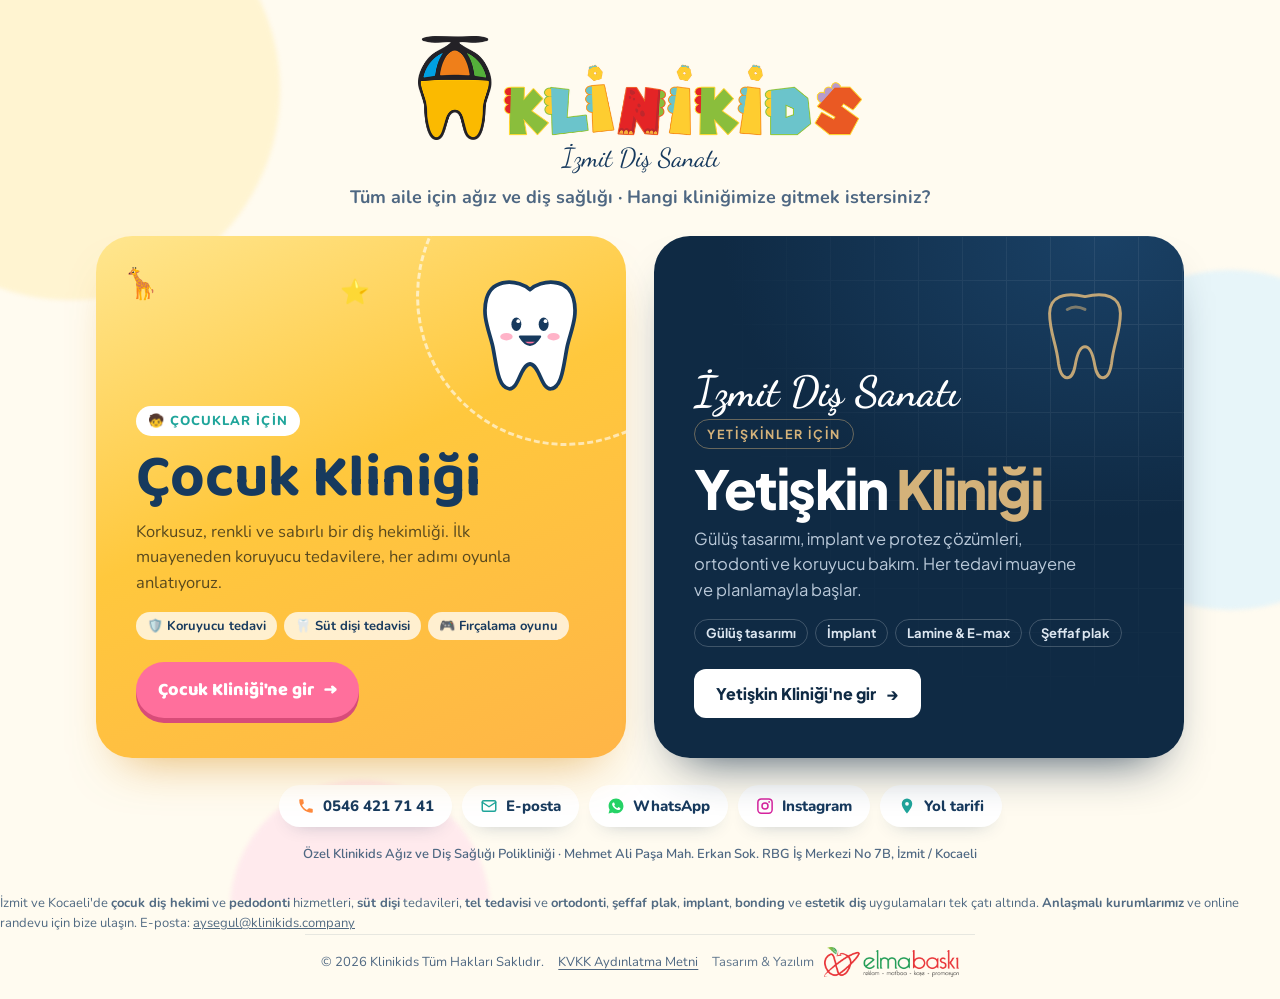
==== public_html/index.html @ 740b85f4 "Site yeni yapıya taşındı: public_html + veritabani - Arya Koç Kuş özgeçmişi güncellendi, Duygu Nur C" ====
<!doctype html>
<html lang="tr">
<head>
<meta charset="utf-8">
<meta name="viewport" content="width=device-width,initial-scale=1,viewport-fit=cover">
<title>Klinikids İzmit | Çocuk Diş Hekimi, Ortodonti, İmplant, Estetik Diş</title>
<meta name="description" content="İzmit'te çocuk ve yetişkin diş kliniği: çocuk diş hekimi (pedodonti), süt dişi tedavisi, tel tedavisi ve ortodonti, şeffaf plak, implant, bonding ve estetik diş. Anlaşmalı kurumlar, online randevu.">
<!-- SEO -->
<meta name="keywords" content="çocuk diş hekimi izmit, çocuk diş kliniği izmit, pedodonti izmit, süt dişi tedavisi, tel tedavisi izmit, ortodonti izmit, şeffaf plak izmit, implant izmit, bonding izmit, estetik diş izmit, gülüş tasarımı izmit, anlaşmalı kurumlar diş kliniği, diş kliniği kocaeli, klinikids">
<link rel="canonical" href="https://www.klinikids.com.tr/">
<meta name="robots" content="index, follow, max-image-preview:large">
<meta name="author" content="Özel Klinikids Ağız ve Diş Sağlığı Polikliniği">
<meta name="geo.region" content="TR-41">
<meta name="geo.placename" content="İzmit, Kocaeli">
<meta name="geo.country" content="TR">
<link rel="icon" href="favicon.ico" sizes="any">
<link rel="icon" type="image/png" href="favicon.png">
<link rel="apple-touch-icon" href="apple-touch-icon.png">
<link rel="manifest" href="site.webmanifest">
<meta property="og:type" content="website">
<meta property="og:site_name" content="Klinikids">
<meta property="og:locale" content="tr_TR">
<meta property="og:title" content="Klinikids İzmit | Çocuk Diş Hekimi, Ortodonti, İmplant, Estetik Diş">
<meta property="og:description" content="İzmit'te çocuk ve yetişkin diş kliniği: çocuk diş hekimi (pedodonti), süt dişi tedavisi, tel tedavisi ve ortodonti, şeffaf plak, implant, bonding ve estetik diş. Anlaşmalı kurumlar, online randevu.">
<meta property="og:url" content="https://www.klinikids.com.tr/">
<meta property="og:image" content="https://www.klinikids.com.tr/foto/og-cover.jpg">
<meta property="og:image:width" content="1200">
<meta property="og:image:height" content="630">
<meta property="og:image:alt" content="Klinikids — Çocuk ve Yetişkin Ağız ve Diş Sağlığı, İzmit">
<meta name="twitter:card" content="summary_large_image">
<meta name="twitter:title" content="Klinikids İzmit | Çocuk Diş Hekimi, Ortodonti, İmplant, Estetik Diş">
<meta name="twitter:description" content="İzmit'te çocuk ve yetişkin diş kliniği: çocuk diş hekimi (pedodonti), süt dişi tedavisi, tel tedavisi ve ortodonti, şeffaf plak, implant, bonding ve estetik diş. Anlaşmalı kurumlar, online randevu.">
<meta name="twitter:image" content="https://www.klinikids.com.tr/foto/og-cover.jpg">
<script type="application/ld+json">
{
 "@context": "https://schema.org",
 "@graph": [
  {
   "@type": "Dentist",
   "@id": "https://www.klinikids.com.tr/#klinik",
   "name": "Özel Klinikids Ağız ve Diş Sağlığı Polikliniği",
   "alternateName": [
    "Klinikids",
    "İzmit Diş Sanatı"
   ],
   "url": "https://www.klinikids.com.tr/",
   "logo": "https://www.klinikids.com.tr/foto/klinikids-logo.png",
   "image": "https://www.klinikids.com.tr/foto/og-cover.jpg",
   "telephone": "+90 546 421 71 41",
   "address": {
    "@type": "PostalAddress",
    "streetAddress": "Mehmet Ali Paşa Mahallesi, Erkan Sokak, RBG İş Merkezi No 7B",
    "addressLocality": "İzmit",
    "addressRegion": "Kocaeli",
    "addressCountry": "TR"
   },
   "openingHoursSpecification": [
    {
     "@type": "OpeningHoursSpecification",
     "dayOfWeek": [
      "Monday",
      "Tuesday",
      "Wednesday",
      "Thursday",
      "Friday"
     ],
     "opens": "09:00",
     "closes": "18:00"
    }
   ],
   "areaServed": "Kocaeli",
   "priceRange": "₺₺",
   "sameAs": [
    "https://www.instagram.com/ozelklinikids_agizvedissagligi/"
   ],
   "department": [
    {
     "@id": "https://www.klinikids.com.tr/cocuk#klinik"
    },
    {
     "@id": "https://www.klinikids.com.tr/yetiskin#klinik"
    }
   ],
   "email": "aysegul@klinikids.company",
   "description": "İzmit'te çocuk ve yetişkin diş kliniği: çocuk diş hekimi (pedodonti), süt dişi tedavisi, tel tedavisi ve ortodonti, şeffaf plak, implant, bonding ve estetik diş. Anlaşmalı kurumlar, online randevu.",
   "knowsAbout": [
    "Çocuk diş hekimliği",
    "Süt dişi tedavisi",
    "Tel tedavisi",
    "Şeffaf plak",
    "İmplant",
    "Bonding",
    "Estetik diş hekimliği",
    "Gülüş tasarımı",
    "Pedodonti",
    "Ortodonti"
   ],
   "availableService": [
    {
     "@type": "MedicalProcedure",
     "name": "Çocuk diş hekimliği (pedodonti)"
    },
    {
     "@type": "MedicalProcedure",
     "name": "Süt dişi tedavisi"
    },
    {
     "@type": "MedicalProcedure",
     "name": "Tel tedavisi (ortodonti)"
    },
    {
     "@type": "MedicalProcedure",
     "name": "Şeffaf plak"
    },
    {
     "@type": "MedicalProcedure",
     "name": "İmplant"
    },
    {
     "@type": "MedicalProcedure",
     "name": "Bonding"
    },
    {
     "@type": "MedicalProcedure",
     "name": "Estetik diş hekimliği"
    },
    {
     "@type": "MedicalProcedure",
     "name": "Gülüş tasarımı"
    }
   ],
   "contactPoint": {
    "@type": "ContactPoint",
    "contactType": "Randevu",
    "telephone": "+90 546 421 71 41",
    "email": "aysegul@klinikids.company",
    "availableLanguage": "Turkish"
   }
  },
  {
   "@type": "WebSite",
   "@id": "https://www.klinikids.com.tr/#site",
   "url": "https://www.klinikids.com.tr/",
   "name": "Klinikids",
   "inLanguage": "tr-TR",
   "publisher": {
    "@id": "https://www.klinikids.com.tr/#klinik"
   }
  }
 ]
}
</script>
<!-- /SEO -->
<meta name="theme-color" content="#FFFBF0">
<link rel="preconnect" href="https://fonts.googleapis.com">
<link rel="preconnect" href="https://fonts.gstatic.com" crossorigin>
<link href="https://fonts.googleapis.com/css2?family=Baloo+2:wght@700;800&family=Nunito:wght@600;700;800&family=Plus+Jakarta+Sans:wght@500;600;700;800&family=Dancing+Script:wght@700&display=swap" rel="stylesheet">
<style>
:root{
  --cream:#FFFBF0; --yellow:#FFC83D; --yellow-soft:#FFF1C4; --pink:#FF6F9C; --pink-soft:#FFE3EC;
  --teal:#1FA59B; --blue:#45B4EA; --blue-soft:#DDF2FC; --green:#7CC94F; --orange:#FF8A3D; --purple:#9C7CF0; --red:#EF4E45;
  --ink:#173A5E; --ink2:#4E6782; --navy:#0F2A44; --navy2:#1A4166; --gold:#D4B27A;
}
*{box-sizing:border-box;margin:0;padding:0}
body{font-family:'Nunito',system-ui,sans-serif;color:var(--ink);background:var(--cream);min-height:100vh;min-height:100dvh;display:flex;flex-direction:column;overflow-x:hidden}
a{color:inherit;text-decoration:none}
img,svg{display:block}

/* Arka plan süsleri */
.bg{position:fixed;inset:0;pointer-events:none;z-index:0;overflow:hidden}
.bg i{position:absolute;border-radius:50%;filter:blur(2px);opacity:.7}
.bg i:nth-child(1){width:420px;height:420px;background:var(--yellow-soft);left:-140px;top:-120px}
.bg i:nth-child(2){width:340px;height:340px;background:var(--blue-soft);right:-120px;top:30%}
.bg i:nth-child(3){width:260px;height:260px;background:var(--pink-soft);left:18%;bottom:-140px}

.page{position:relative;z-index:1;flex:1;display:flex;flex-direction:column;align-items:center;justify-content:center;gap:clamp(16px,3vh,34px);padding:clamp(20px,4vh,48px) 16px 18px;width:min(1120px,100%);margin:0 auto}

/* Marka */
.brand{text-align:center;display:flex;flex-direction:column;align-items:center;gap:6px}
.brand .logo{display:flex;align-items:center;gap:12px}
.brand .logo svg{width:clamp(46px,6vw,64px);height:auto;aspect-ratio:100/110}
.logo-box{position:relative;display:block;line-height:0}
.logo-img{display:block;width:auto}
.logo-rotor{position:absolute;left:0;top:0;width:16.52%;height:auto;transform-origin:50% 50%;animation:rotor .32s ease-in-out infinite alternate}
@keyframes rotor{from{transform:scaleX(1)}to{transform:scaleX(-1)}}
@media (prefers-reduced-motion:reduce){.logo-rotor{animation:none}}
.brand .logo-img{height:clamp(64px,9vw,104px);max-width:88vw;object-fit:contain}
.brand .w{font-family:'Baloo 2';font-weight:800;font-size:clamp(40px,6.4vw,72px);line-height:1;display:inline-flex;letter-spacing:-1px}
.brand .w b{color:var(--c);display:inline-block;transform:rotate(var(--r));text-shadow:0 3px 0 rgba(0,0,0,.07)}
.brand .script{font-family:'Dancing Script';font-size:clamp(20px,2.4vw,26px);margin-top:-4px}
.brand p{color:var(--ink2);font-weight:700;font-size:clamp(15px,1.8vw,18px);margin-top:6px}
.prop{transform-origin:50px 10px;transform-box:view-box;animation:prop .35s linear infinite}
@keyframes prop{0%,100%{transform:scaleX(1)}50%{transform:scaleX(-1)}}

/* İki kapı */
.doors{display:grid;grid-template-columns:1fr 1fr;gap:clamp(16px,2.4vw,28px);width:100%}
.door{position:relative;border-radius:36px;padding:clamp(26px,3.4vw,40px);min-height:clamp(290px,44vh,400px);display:flex;flex-direction:column;justify-content:flex-end;overflow:hidden;isolation:isolate;padding-top:clamp(110px,15vh,150px);transition:transform .35s cubic-bezier(.2,.8,.2,1),box-shadow .35s}
.door:hover{transform:translateY(-6px)}
.door:focus-visible{outline:4px solid var(--blue);outline-offset:4px}
.door h2{line-height:1.02;margin:12px 0 10px}
.door p{font-size:16.5px;line-height:1.55;max-width:400px}
.door .chips{display:flex;flex-wrap:wrap;gap:7px;margin:16px 0 22px}
.door .chips span{font-size:13px;font-weight:700;padding:5px 11px;border-radius:99px}
.door .row{display:flex;flex-wrap:wrap;align-items:center;gap:10px 16px}
.door .enter{display:inline-flex;align-items:center;gap:10px;padding:14px 22px;font-weight:800;font-size:16px;transition:gap .2s}
.door:hover .enter{gap:16px}
.door .sub{font-weight:700;font-size:15px;text-decoration:underline;text-underline-offset:4px}

/* Çocuk kapısı */
.kids{background:linear-gradient(155deg,#FFE68F 0%,var(--yellow) 45%,#FFB547 100%);box-shadow:0 26px 50px -28px rgba(214,140,20,.7)}
.kids:hover{box-shadow:0 34px 60px -26px rgba(214,140,20,.8)}
.kids .tag{display:inline-flex;align-self:flex-start;background:#fff;color:var(--teal);font-weight:800;font-size:13px;letter-spacing:.08em;text-transform:uppercase;padding:6px 12px;border-radius:99px}
.kids h2{font-family:'Baloo 2';font-size:clamp(40px,4.8vw,60px);color:var(--ink)}
.kids p{color:#5A4A1E}
.kids .chips span{background:rgba(255,255,255,.75);color:var(--ink)}
.kids .enter{background:var(--pink);color:#fff;border-radius:99px;font-family:'Baloo 2';font-size:18px;box-shadow:0 5px 0 #D84C79}
.kids .mascot{position:absolute;right:clamp(6px,3vw,34px);top:clamp(14px,3vw,30px);width:clamp(96px,10vw,124px);z-index:-1;animation:float 4s ease-in-out infinite}
.kids .em{position:absolute;font-size:30px;z-index:-1;animation:float 5s ease-in-out infinite}
.kids .ring{position:absolute;width:300px;height:300px;border-radius:50%;border:3px dashed rgba(255,255,255,.6);right:-90px;top:-90px;z-index:-1}
@keyframes float{0%,100%{transform:translateY(0) rotate(-3deg)}50%{transform:translateY(-12px) rotate(3deg)}}
.eye{transform-box:fill-box;transform-origin:center;animation:blink 4.5s infinite}
@keyframes blink{0%,94%,100%{transform:scaleY(1)}96%{transform:scaleY(.1)}}

/* Yetişkin kapısı */
.adults{font-family:'Plus Jakarta Sans',sans-serif;background:radial-gradient(120% 90% at 85% 0%,var(--navy2) 0%,var(--navy) 60%);color:#fff;box-shadow:0 26px 50px -28px rgba(15,42,68,.9)}
.adults:hover{box-shadow:0 34px 60px -26px rgba(15,42,68,.95)}
.adults .door-name{align-self:flex-start;font-family:'Dancing Script',cursive;font-weight:700;font-size:clamp(30px,3.4vw,42px);line-height:1;color:#fff;margin-bottom:6px}
.adults .tag{display:inline-flex;align-self:flex-start;color:var(--gold);font-weight:700;font-size:12.5px;letter-spacing:.16em;text-transform:uppercase;border:1px solid rgba(212,178,122,.45);padding:6px 12px;border-radius:99px}
.adults h2{font-size:clamp(36px,4.2vw,54px);font-weight:800;letter-spacing:-1.5px}
.adults h2 em{font-style:normal;color:var(--gold)}
.adults p{color:#B9C8D8}
.adults .chips span{border:1px solid rgba(255,255,255,.2);color:#DCE6F0}
.adults .enter{background:#fff;color:var(--navy);border-radius:12px}
.adults .sub{color:#DCE6F0}
.adults .mark{position:absolute;right:clamp(16px,3.4vw,40px);top:clamp(18px,3.4vw,38px);width:clamp(84px,10vw,118px);z-index:-1;opacity:.9}
.adults .lines{position:absolute;inset:0;z-index:-2;opacity:.08;background-image:linear-gradient(#fff 1px,transparent 1px),linear-gradient(90deg,#fff 1px,transparent 1px);background-size:44px 44px;-webkit-mask-image:radial-gradient(circle at 85% 15%,#000,transparent 65%);mask-image:radial-gradient(circle at 85% 15%,#000,transparent 65%)}

/* İletişim */
.contact{display:flex;flex-wrap:wrap;justify-content:center;gap:10px}
.contact a{display:inline-flex;align-items:center;gap:8px;background:#fff;border-radius:99px;padding:11px 18px;font-weight:800;font-size:15px;box-shadow:0 8px 20px -14px rgba(23,58,94,.45);transition:transform .2s}
.contact a:hover{transform:translateY(-2px)}
.contact svg{width:18px;height:18px}
.contact .wa svg{color:#25D366}.contact .ig svg{color:#D6249F}.contact .tel svg{color:var(--orange)}.contact .map svg{color:var(--teal)}
.foot{text-align:center;font-size:13px;color:var(--ink2);font-weight:600;padding:0 16px 12px;position:relative;z-index:1}
.copy{display:flex;flex-wrap:wrap;justify-content:center;align-items:center;gap:6px 14px;text-align:center;font-size:13px;color:var(--ink2);padding:12px 16px 22px;margin:0 auto;max-width:900px;border-top:1px solid rgba(23,58,94,.1);position:relative;z-index:1}
.madeby{display:inline-flex;align-items:center;gap:10px;color:inherit;text-decoration:none;opacity:.9;transition:opacity .2s}
.madeby:hover{opacity:1}
.madeby img{height:30px;width:auto;display:block}

/* Tablet ve telefon */
@media (max-width:820px){
  .doors{grid-template-columns:1fr}
  .door{min-height:300px}
  .kids .mascot{width:110px}
}
@media (max-width:480px){
  .door{border-radius:28px;padding:24px 20px;min-height:auto;padding-top:120px}
  .kids .mascot{width:92px;top:16px;right:14px}
  .adults .mark{width:74px;top:20px;right:18px}
  .door p{font-size:15.5px}
  .contact a{padding:10px 14px;font-size:14px}
}
@media (prefers-reduced-motion:reduce){*{animation:none!important;transition:none!important}}

/* Dikey ekranlarda (telefon, masaüstü modu dahil) içerik üstten başlasın */
@media (orientation:portrait){.page{justify-content:flex-start}}
</style>
</head>
<body>

<svg width="0" height="0" style="position:absolute" aria-hidden="true">
  <defs>
    <symbol id="logo-tooth" viewBox="0 0 100 110">
      <path d="M20 46c0-14 12-18 30-14 18-4 30 0 30 14 0 17-6 25-8 43-2 16-12 16-14 2-2-10-4-16-8-16s-6 6-8 16c-2 14-12 14-14-2-2-18-8-26-8-43Z" fill="#FFC83D" stroke="#173A5E" stroke-width="3.5" stroke-linejoin="round"/>
      <clipPath id="dome"><path d="M21 44a29 27 0 0 1 58 0Z"/></clipPath>
      <g clip-path="url(#dome)"><rect x="20" y="10" width="16" height="40" fill="#EF4E45"/><rect x="36" y="10" width="14" height="40" fill="#45B4EA"/><rect x="50" y="10" width="14" height="40" fill="#7CC94F"/><rect x="64" y="10" width="16" height="40" fill="#FF8A3D"/></g>
      <path d="M21 44a29 27 0 0 1 58 0Z" fill="none" stroke="#173A5E" stroke-width="3.5" stroke-linejoin="round"/>
      <line x1="50" y1="17" x2="50" y2="10" stroke="#173A5E" stroke-width="3.5"/>
      <g class="prop"><ellipse cx="39" cy="10" rx="11" ry="3.6" fill="#45B4EA" stroke="#173A5E" stroke-width="2"/><ellipse cx="61" cy="10" rx="11" ry="3.6" fill="#FF6F9C" stroke="#173A5E" stroke-width="2"/></g>
      <circle cx="50" cy="10" r="3" fill="#173A5E"/>
    </symbol>
    <symbol id="i-wa" viewBox="0 0 24 24"><path fill="currentColor" d="M12.04 2C6.58 2 2.13 6.45 2.13 11.91c0 1.75.46 3.45 1.32 4.95L2.05 22l5.25-1.38a9.9 9.9 0 0 0 4.74 1.21h.01c5.46 0 9.91-4.45 9.91-9.91A9.85 9.85 0 0 0 12.04 2Zm5.8 14.06c-.24.68-1.41 1.3-1.95 1.35-.5.05-.97.23-3.27-.68-2.77-1.09-4.52-3.92-4.66-4.1-.13-.18-1.11-1.48-1.11-2.82s.7-2 .95-2.27c.25-.27.54-.34.72-.34h.52c.17 0 .39-.06.61.47.23.54.77 1.88.84 2.02.07.13.11.29.02.47-.09.18-.13.29-.27.45-.13.16-.28.35-.4.47-.13.13-.27.28-.12.55.16.27.7 1.15 1.5 1.86 1.03.92 1.9 1.2 2.17 1.34.27.13.43.11.59-.07.16-.18.68-.79.86-1.06.18-.27.36-.23.61-.14.25.09 1.58.75 1.85.88.27.14.45.2.52.32.07.11.07.66-.17 1.33Z"/></symbol>
    <symbol id="i-ig" viewBox="0 0 24 24"><path fill="none" stroke="currentColor" stroke-width="2" d="M7 2.5h10A4.5 4.5 0 0 1 21.5 7v10a4.5 4.5 0 0 1-4.5 4.5H7A4.5 4.5 0 0 1 2.5 17V7A4.5 4.5 0 0 1 7 2.5Z"/><circle cx="12" cy="12" r="4" fill="none" stroke="currentColor" stroke-width="2"/><circle cx="17.5" cy="6.5" r="1.2" fill="currentColor"/></symbol>
    <symbol id="i-phone" viewBox="0 0 24 24"><path fill="currentColor" d="M6.6 10.8a15.1 15.1 0 0 0 6.6 6.6l2.2-2.2c.3-.3.7-.4 1-.2 1.1.4 2.3.6 3.6.6.6 0 1 .4 1 1V20c0 .6-.4 1-1 1A17 17 0 0 1 3 4c0-.6.4-1 1-1h3.5c.6 0 1 .4 1 1 0 1.3.2 2.5.6 3.6.1.3 0 .7-.2 1l-2.3 2.2Z"/></symbol>
    <symbol id="i-pin" viewBox="0 0 24 24"><path fill="currentColor" d="M12 2a7 7 0 0 0-7 7c0 5.2 7 13 7 13s7-7.8 7-13a7 7 0 0 0-7-7Zm0 9.5A2.5 2.5 0 1 1 12 6.5a2.5 2.5 0 0 1 0 5Z"/></symbol>
  </defs>
</svg>

<div class="bg" aria-hidden="true"><i></i><i></i><i></i></div>

<main class="page">
  <header class="brand">
    <div class="logo"><span class="logo-box"><img class="logo-img" src="foto/klinikids-logo.png" alt="Klinikids" width="852" height="200"><img class="logo-rotor" src="foto/klinikids-pervane.png" alt="" aria-hidden="true"></span></div>
    <div class="script">İzmit Diş Sanatı</div>
    <p>Tüm aile için ağız ve diş sağlığı · Hangi kliniğimize gitmek istersiniz?</p>
  </header>

  <div class="doors">
    <!-- ÇOCUK -->
    <a class="door kids" href="cocuk.html" aria-label="Çocuk Kliniği'ne gir">
      <span class="ring" aria-hidden="true"></span>
      <svg class="mascot" viewBox="0 0 200 220" aria-hidden="true">
        <path d="M100 38C82 22 40 18 30 52c-8 28 4 52 10 78 6 30 8 66 26 68 16 2 18-38 34-40 16 2 18 42 34 40 18-2 20-38 26-68 6-26 18-50 10-78-10-34-52-30-70-14Z" fill="#fff" stroke="#173A5E" stroke-width="6" stroke-linejoin="round"/>
        <ellipse class="eye" cx="78" cy="94" rx="8" ry="11" fill="#173A5E"/><ellipse class="eye" cx="122" cy="94" rx="8" ry="11" fill="#173A5E"/>
        <circle cx="81" cy="89" r="3" fill="#fff"/><circle cx="125" cy="89" r="3" fill="#fff"/>
        <ellipse cx="62" cy="114" rx="10" ry="6" fill="#FFB3C8"/><ellipse cx="138" cy="114" rx="10" ry="6" fill="#FFB3C8"/>
        <path d="M84 114q16 26 32 0Z" fill="#173A5E" stroke="#173A5E" stroke-width="4" stroke-linejoin="round"/><path d="M92 122q8 6 16 0" fill="#FF6F9C"/>
      </svg>
      <span class="em" style="left:26px;top:28px" aria-hidden="true">🦒</span>
      <span class="em" style="left:46%;top:40px;animation-delay:-2s;font-size:24px" aria-hidden="true">⭐</span>
      <span class="tag">🧒 Çocuklar için</span>
      <h2>Çocuk Kliniği</h2>
      <p>Korkusuz, renkli ve sabırlı bir diş hekimliği. İlk muayeneden koruyucu tedavilere, her adımı oyunla anlatıyoruz.</p>
      <div class="chips"><span>🛡️ Koruyucu tedavi</span><span>🦷 Süt dişi tedavisi</span><span>🎮 Fırçalama oyunu</span></div>
      <div class="row"><span class="enter">Çocuk Kliniği'ne gir <span aria-hidden="true">→</span></span></div>
    </a>

    <!-- YETİŞKİN -->
    <a class="door adults" href="yetiskin.html" aria-label="Yetişkin Kliniği'ne gir">
      <span class="lines" aria-hidden="true"></span>
      <svg class="mark" viewBox="0 0 120 130" fill="none" stroke="#D4B27A" stroke-width="3" stroke-linejoin="round" stroke-linecap="round" aria-hidden="true"><path d="M24 40c0-17 15-22 36-17 21-5 36 0 36 17 0 20-7 30-9 51-3 19-14 19-17 2-2-12-5-19-10-19s-8 7-10 19c-3 17-14 17-17-2-2-21-9-31-9-51Z"/><path d="M42 36c5-3 12-3 18 0" opacity=".6"/></svg>
      <span class="door-name">İzmit Diş Sanatı</span>
      <span class="tag">Yetişkinler için</span>
      <h2>Yetişkin <em>Kliniği</em></h2>
      <p>Gülüş tasarımı, implant ve protez çözümleri, ortodonti ve koruyucu bakım. Her tedavi muayene ve planlamayla başlar.</p>
      <div class="chips"><span>Gülüş tasarımı</span><span>İmplant</span><span>Lamine & E-max</span><span>Şeffaf plak</span></div>
      <div class="row"><span class="enter">Yetişkin Kliniği'ne gir <span aria-hidden="true">→</span></span></div>
    </a>
  </div>

  <nav class="contact" aria-label="İletişim">
    <a class="tel" href="tel:+905464217141"><svg><use href="#i-phone"/></svg>0546 421 71 41</a>
    <a class="mail" href="mailto:aysegul@klinikids.company"><svg viewBox="0 0 24 24" fill="none" stroke="currentColor" stroke-width="2" stroke-linecap="round" stroke-linejoin="round" aria-hidden="true" style="color:var(--teal)"><rect x="3" y="5" width="18" height="14" rx="2"/><path d="m3 7 9 6 9-6"/></svg>E-posta</a>
    <a class="wa" data-wa target="_blank" rel="noopener"><svg><use href="#i-wa"/></svg>WhatsApp</a>
    <a class="ig" href="https://www.instagram.com/ozelklinikids_agizvedissagligi/" target="_blank" rel="noopener"><svg><use href="#i-ig"/></svg>Instagram</a>
    <a class="map" data-maps target="_blank" rel="noopener"><svg><use href="#i-pin"/></svg><span>Yol tarifi</span></a>
  </nav>
</main>
<div class="foot">Özel Klinikids Ağız ve Diş Sağlığı Polikliniği · Mehmet Ali Paşa Mah. Erkan Sok. RBG İş Merkezi No 7B, İzmit / Kocaeli</div>
<p class="seo-terms" style="margin:18px 0 0;font-size:13px;line-height:1.6;opacity:.75">İzmit ve Kocaeli'de <b>çocuk diş hekimi</b> ve <b>pedodonti</b> hizmetleri, <b>süt dişi</b> tedavileri, <b>tel tedavisi</b> ve <b>ortodonti</b>, <b>şeffaf plak</b>, <b>implant</b>, <b>bonding</b> ve <b>estetik diş</b> uygulamaları tek çatı altında. <b>Anlaşmalı kurumlarımız</b> ve online randevu için bize ulaşın. E-posta: <a href="mailto:aysegul@klinikids.company" style="text-decoration:underline">aysegul@klinikids.company</a></p>
<div class="copy"><span>© <span id="yr">2026</span> Klinikids Tüm Hakları Saklıdır.</span> <a href="kvkk.html" style="text-decoration:underline;text-underline-offset:3px">KVKK Aydınlatma Metni</a><a class="madeby" href="https://elmabaski.com" target="_blank" rel="noopener" aria-label="Tasarım ve yazılım: elmabaski.com">Tasarım &amp; Yazılım <img src="foto/elmabaski-logo.png" alt="elmabaski.com" width="430" height="96" loading="lazy"></a></div>
<script>document.getElementById('yr').textContent=new Date().getFullYear();</script>

<script>
const L=[['K','#EF4E45',-6],['L','#FF8A3D',4],['İ','#E8AE1C',-3],['N','#5FAF33',5],['İ','#45B4EA',-4],['K','#9C7CF0',3],['İ','#FF6F9C',-5],['D','#1FA59B',4],['S','#FF8A3D',-6]];
document.getElementById('logoWord')&&(document.getElementById('logoWord').innerHTML=L.map(l=>`<b style="--c:${l[1]};--r:${l[2]}deg">${l[0]}</b>`).join(''));
document.querySelectorAll('[data-wa]').forEach(a=>a.href='https://wa.me/905464217141?text='+encodeURIComponent('Merhaba Klinikids! Bilgi almak istiyorum.'));
document.querySelectorAll('[data-maps]').forEach(a=>a.href='https://www.google.com/maps/search/?api=1&query='+encodeURIComponent('Mehmet Ali Paşa Mahallesi Erkan Sokak RBG İş Merkezi No 7B İzmit Kocaeli'));
</script>
</body>
</html>
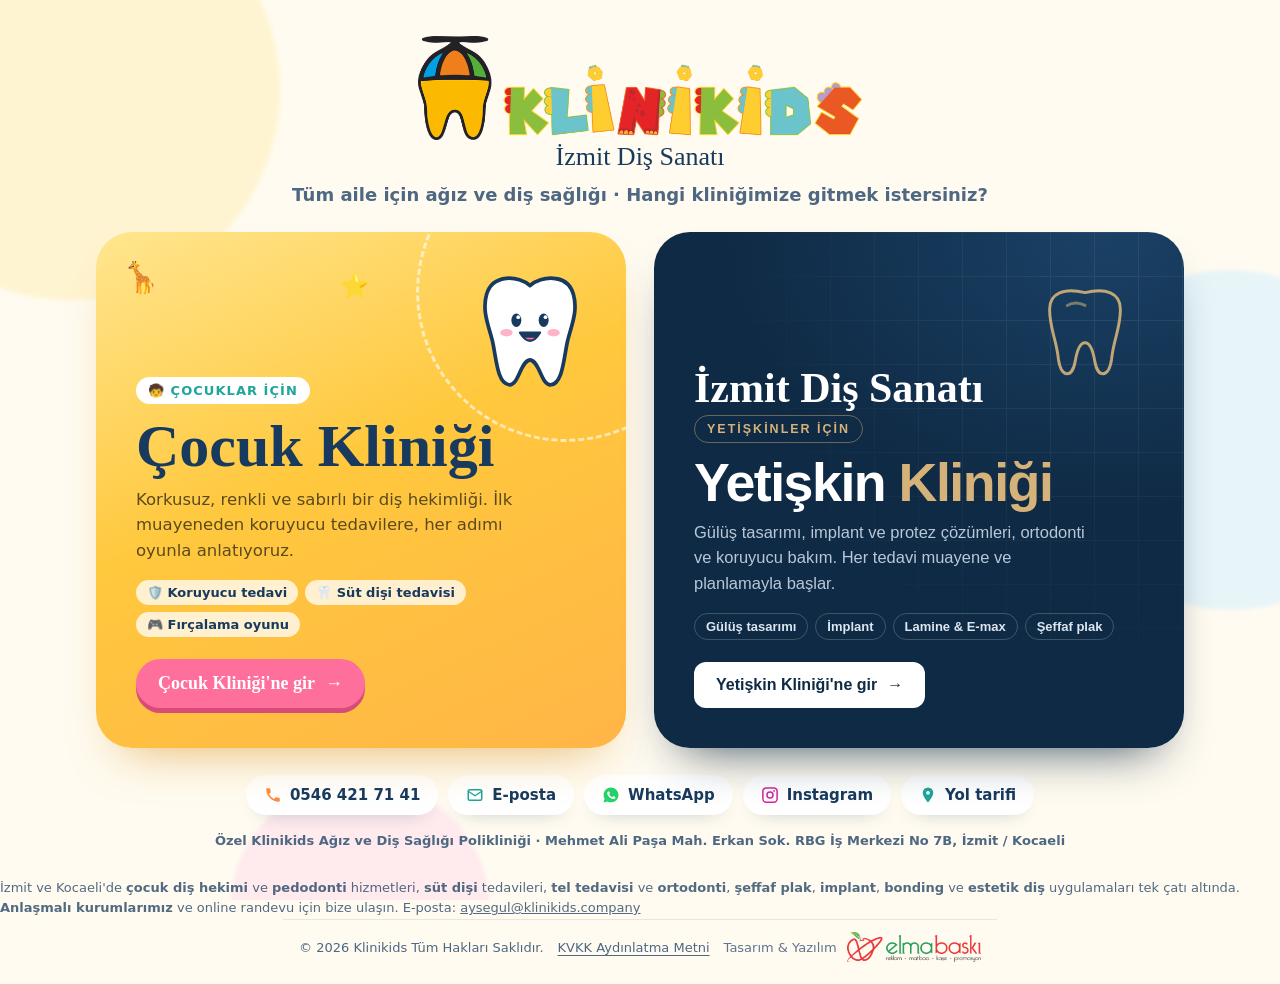
==== commit e79f3245: "Dış bağlantılar kaldırıldı: yazı tipleri sitenin içinde, dış fotoğrafları sunucuya taşıma işlemi - G" ====
--- a/public_html/index.html
+++ b/public_html/index.html
@@ -152,9 +152,7 @@
 </script>
 <!-- /SEO -->
 <meta name="theme-color" content="#FFFBF0">
-<link rel="preconnect" href="https://fonts.googleapis.com">
-<link rel="preconnect" href="https://fonts.gstatic.com" crossorigin>
-<link href="https://fonts.googleapis.com/css2?family=Baloo+2:wght@700;800&family=Nunito:wght@600;700;800&family=Plus+Jakarta+Sans:wght@500;600;700;800&family=Dancing+Script:wght@700&display=swap" rel="stylesheet">
+<link rel="stylesheet" href="/fonts/fonts.css?v=20261112c">
 <style>
 :root{
   --cream:#FFFBF0; --yellow:#FFC83D; --yellow-soft:#FFF1C4; --pink:#FF6F9C; --pink-soft:#FFE3EC;
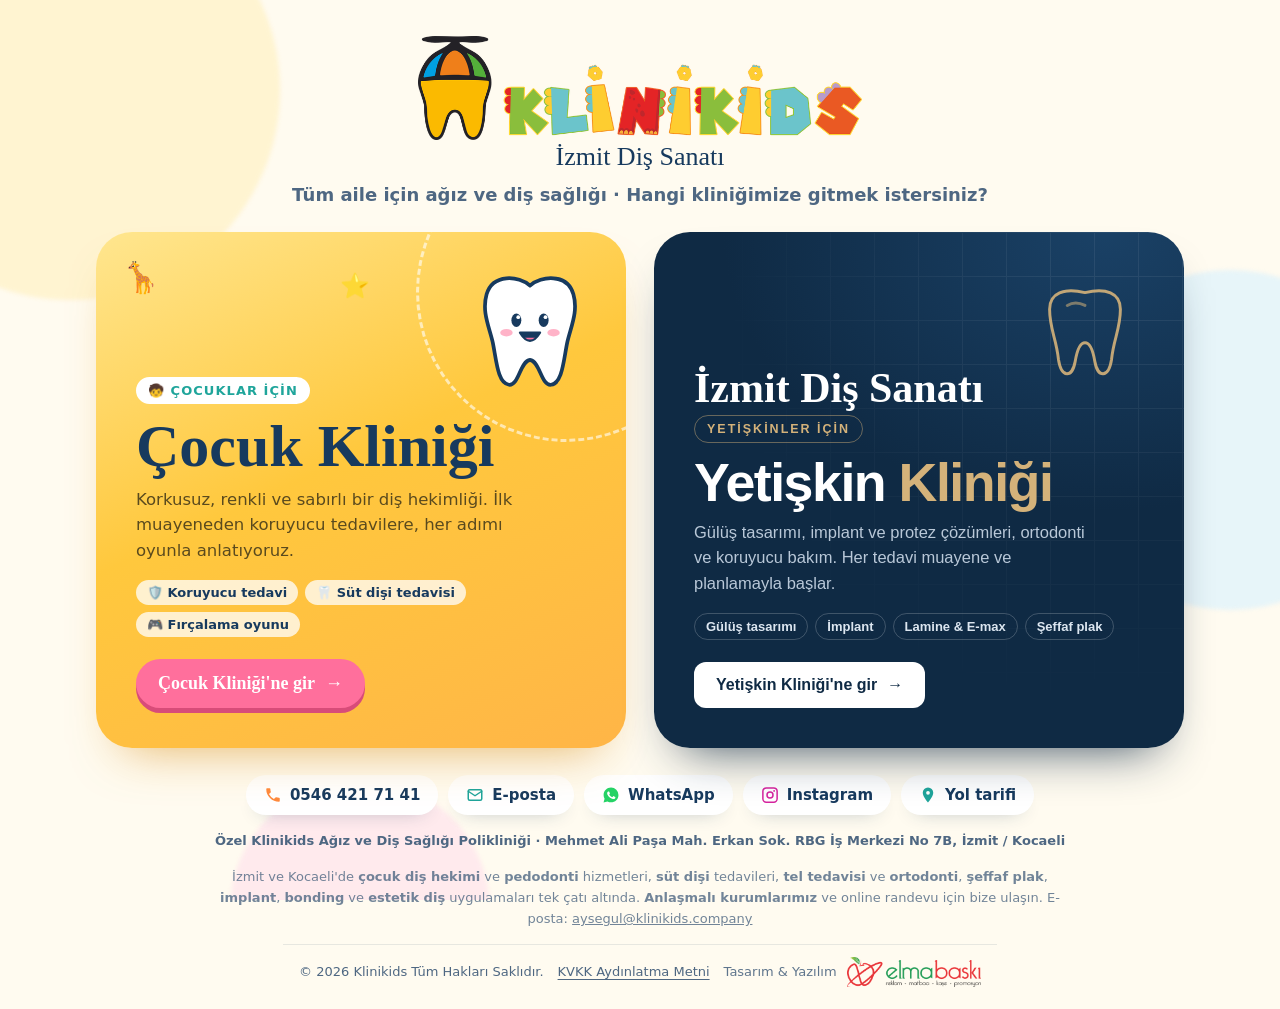
==== commit 1dfb092d: "Ana sayfa: alt açıklama yazısı ortalandı ve genişliği sınırlandı Co-Authored-By: Claude Opus 5.5 <no" ====
--- a/public_html/index.html
+++ b/public_html/index.html
@@ -4,7 +4,7 @@
 <meta charset="utf-8">
 <meta name="viewport" content="width=device-width,initial-scale=1,viewport-fit=cover">
 <title>Klinikids İzmit | Çocuk Diş Hekimi, Ortodonti, İmplant, Estetik Diş</title>
-<meta name="description" content="İzmit'te çocuk ve yetişkin diş kliniği: çocuk diş hekimi (pedodonti), süt dişi tedavisi, tel tedavisi ve ortodonti, şeffaf plak, implant, bonding ve estetik diş. Anlaşmalı kurumlar, online randevu.">
+<meta name="description" content="İzmit, Kocaeli'de çocuk ve yetişkin diş kliniği: çocuk diş hekimi (pedodonti), süt dişi tedavisi, tel tedavisi ve ortodonti, şeffaf plak, implant, bonding ve estetik diş. Anlaşmalı kurumlar, online randevu.">
 <!-- SEO -->
 <meta name="keywords" content="çocuk diş hekimi izmit, çocuk diş kliniği izmit, pedodonti izmit, süt dişi tedavisi, tel tedavisi izmit, ortodonti izmit, şeffaf plak izmit, implant izmit, bonding izmit, estetik diş izmit, gülüş tasarımı izmit, anlaşmalı kurumlar diş kliniği, diş kliniği kocaeli, klinikids">
 <link rel="canonical" href="https://www.klinikids.com.tr/">
@@ -21,7 +21,7 @@
 <meta property="og:site_name" content="Klinikids">
 <meta property="og:locale" content="tr_TR">
 <meta property="og:title" content="Klinikids İzmit | Çocuk Diş Hekimi, Ortodonti, İmplant, Estetik Diş">
-<meta property="og:description" content="İzmit'te çocuk ve yetişkin diş kliniği: çocuk diş hekimi (pedodonti), süt dişi tedavisi, tel tedavisi ve ortodonti, şeffaf plak, implant, bonding ve estetik diş. Anlaşmalı kurumlar, online randevu.">
+<meta property="og:description" content="İzmit, Kocaeli'de çocuk ve yetişkin diş kliniği: çocuk diş hekimi (pedodonti), süt dişi tedavisi, tel tedavisi ve ortodonti, şeffaf plak, implant, bonding ve estetik diş. Anlaşmalı kurumlar, online randevu.">
 <meta property="og:url" content="https://www.klinikids.com.tr/">
 <meta property="og:image" content="https://www.klinikids.com.tr/foto/og-cover.jpg">
 <meta property="og:image:width" content="1200">
@@ -29,126 +29,10 @@
 <meta property="og:image:alt" content="Klinikids — Çocuk ve Yetişkin Ağız ve Diş Sağlığı, İzmit">
 <meta name="twitter:card" content="summary_large_image">
 <meta name="twitter:title" content="Klinikids İzmit | Çocuk Diş Hekimi, Ortodonti, İmplant, Estetik Diş">
-<meta name="twitter:description" content="İzmit'te çocuk ve yetişkin diş kliniği: çocuk diş hekimi (pedodonti), süt dişi tedavisi, tel tedavisi ve ortodonti, şeffaf plak, implant, bonding ve estetik diş. Anlaşmalı kurumlar, online randevu.">
+<meta name="twitter:description" content="İzmit, Kocaeli'de çocuk ve yetişkin diş kliniği: çocuk diş hekimi (pedodonti), süt dişi tedavisi, tel tedavisi ve ortodonti, şeffaf plak, implant, bonding ve estetik diş. Anlaşmalı kurumlar, online randevu.">
 <meta name="twitter:image" content="https://www.klinikids.com.tr/foto/og-cover.jpg">
 <script type="application/ld+json">
-{
- "@context": "https://schema.org",
- "@graph": [
-  {
-   "@type": "Dentist",
-   "@id": "https://www.klinikids.com.tr/#klinik",
-   "name": "Özel Klinikids Ağız ve Diş Sağlığı Polikliniği",
-   "alternateName": [
-    "Klinikids",
-    "İzmit Diş Sanatı"
-   ],
-   "url": "https://www.klinikids.com.tr/",
-   "logo": "https://www.klinikids.com.tr/foto/klinikids-logo.png",
-   "image": "https://www.klinikids.com.tr/foto/og-cover.jpg",
-   "telephone": "+90 546 421 71 41",
-   "address": {
-    "@type": "PostalAddress",
-    "streetAddress": "Mehmet Ali Paşa Mahallesi, Erkan Sokak, RBG İş Merkezi No 7B",
-    "addressLocality": "İzmit",
-    "addressRegion": "Kocaeli",
-    "addressCountry": "TR"
-   },
-   "openingHoursSpecification": [
-    {
-     "@type": "OpeningHoursSpecification",
-     "dayOfWeek": [
-      "Monday",
-      "Tuesday",
-      "Wednesday",
-      "Thursday",
-      "Friday"
-     ],
-     "opens": "09:00",
-     "closes": "18:00"
-    }
-   ],
-   "areaServed": "Kocaeli",
-   "priceRange": "₺₺",
-   "sameAs": [
-    "https://www.instagram.com/ozelklinikids_agizvedissagligi/"
-   ],
-   "department": [
-    {
-     "@id": "https://www.klinikids.com.tr/cocuk#klinik"
-    },
-    {
-     "@id": "https://www.klinikids.com.tr/yetiskin#klinik"
-    }
-   ],
-   "email": "aysegul@klinikids.company",
-   "description": "İzmit'te çocuk ve yetişkin diş kliniği: çocuk diş hekimi (pedodonti), süt dişi tedavisi, tel tedavisi ve ortodonti, şeffaf plak, implant, bonding ve estetik diş. Anlaşmalı kurumlar, online randevu.",
-   "knowsAbout": [
-    "Çocuk diş hekimliği",
-    "Süt dişi tedavisi",
-    "Tel tedavisi",
-    "Şeffaf plak",
-    "İmplant",
-    "Bonding",
-    "Estetik diş hekimliği",
-    "Gülüş tasarımı",
-    "Pedodonti",
-    "Ortodonti"
-   ],
-   "availableService": [
-    {
-     "@type": "MedicalProcedure",
-     "name": "Çocuk diş hekimliği (pedodonti)"
-    },
-    {
-     "@type": "MedicalProcedure",
-     "name": "Süt dişi tedavisi"
-    },
-    {
-     "@type": "MedicalProcedure",
-     "name": "Tel tedavisi (ortodonti)"
-    },
-    {
-     "@type": "MedicalProcedure",
-     "name": "Şeffaf plak"
-    },
-    {
-     "@type": "MedicalProcedure",
-     "name": "İmplant"
-    },
-    {
-     "@type": "MedicalProcedure",
-     "name": "Bonding"
-    },
-    {
-     "@type": "MedicalProcedure",
-     "name": "Estetik diş hekimliği"
-    },
-    {
-     "@type": "MedicalProcedure",
-     "name": "Gülüş tasarımı"
-    }
-   ],
-   "contactPoint": {
-    "@type": "ContactPoint",
-    "contactType": "Randevu",
-    "telephone": "+90 546 421 71 41",
-    "email": "aysegul@klinikids.company",
-    "availableLanguage": "Turkish"
-   }
-  },
-  {
-   "@type": "WebSite",
-   "@id": "https://www.klinikids.com.tr/#site",
-   "url": "https://www.klinikids.com.tr/",
-   "name": "Klinikids",
-   "inLanguage": "tr-TR",
-   "publisher": {
-    "@id": "https://www.klinikids.com.tr/#klinik"
-   }
-  }
- ]
-}
+{"@context":"https://schema.org","@graph":[{"@type":["Dentist","MedicalClinic"],"@id":"https://www.klinikids.com.tr/#klinik","name":"Özel Klinikids Ağız ve Diş Sağlığı Polikliniği","alternateName":["Klinikids","Klinikids İzmit","İzmit Diş Sanatı","Özel Klinik İDS Ağız ve Diş Sağlığı Polikliniği","Klinik İDS"],"url":"https://www.klinikids.com.tr/","logo":{"@type":"ImageObject","url":"https://www.klinikids.com.tr/foto/klinikids-logo.png","width":852,"height":200},"image":["https://www.klinikids.com.tr/foto/og-cover.jpg","https://www.klinikids.com.tr/foto/klinikids-logo.png"],"description":"İzmit, Kocaeli'de çocuk ve yetişkin ağız ve diş sağlığı polikliniği: çocuk diş hekimi (pedodonti), süt dişi tedavisi, ortodonti ve tel tedavisi, şeffaf plak, implant, bonding, estetik diş ve gülüş tasarımı.","medicalSpecialty":["Dentistry","Pediatric","Orthodontic"],"knowsAbout":["Çocuk diş hekimliği","Pedodonti","Süt dişi tedavisi","Ortodonti","Tel tedavisi","Şeffaf plak","İmplant","Bonding","Estetik diş hekimliği","Gülüş tasarımı","Lamine","E-max","Diş beyazlatma","Kanal tedavisi","Diş eti tedavisi","Protez"],"sameAs":["https://www.instagram.com/ozelklinikids_agizvedissagligi/","https://www.google.com/maps/place/?q=place_id:ChIJTwluYdJPyxQRBwrL-4cFJqI"],"department":[{"@id":"https://www.klinikids.com.tr/cocuk#klinik"},{"@id":"https://www.klinikids.com.tr/yetiskin#klinik"}],"founder":{"@id":"https://www.klinikids.com.tr/#hekim-ayse-gul-aydin-cetinkaya"},"employee":[{"@id":"https://www.klinikids.com.tr/#hekim-ayse-gul-aydin-cetinkaya"},{"@id":"https://www.klinikids.com.tr/#hekim-arya-koc-kus"},{"@id":"https://www.klinikids.com.tr/#hekim-mehtap-uysal"},{"@id":"https://www.klinikids.com.tr/#hekim-mucahit-cagan"},{"@id":"https://www.klinikids.com.tr/#hekim-duygu-nur-cesur-kocakaya"}],"hasOfferCatalog":{"@type":"OfferCatalog","name":"Tedaviler","itemListElement":[{"@type":"OfferCatalog","name":"Çocuk diş tedavileri","itemListElement":[{"@type":"Offer","itemOffered":{"@type":"MedicalProcedure","name":"Muayene / Kontrol"},"areaServed":{"@type":"AdministrativeArea","name":"Kocaeli","alternateName":"Kocaeli ili"}},{"@type":"Offer","itemOffered":{"@type":"MedicalProcedure","name":"Flor Uygulaması"},"areaServed":{"@type":"AdministrativeArea","name":"Kocaeli","alternateName":"Kocaeli ili"}},{"@type":"Offer","itemOffered":{"@type":"MedicalProcedure","name":"Ortodonti Muayenesi"},"areaServed":{"@type":"AdministrativeArea","name":"Kocaeli","alternateName":"Kocaeli ili"}},{"@type":"Offer","itemOffered":{"@type":"MedicalProcedure","name":"Dolgu (Çocuk)"},"areaServed":{"@type":"AdministrativeArea","name":"Kocaeli","alternateName":"Kocaeli ili"}},{"@type":"Offer","itemOffered":{"@type":"MedicalProcedure","name":"Fissür Örtücü"},"areaServed":{"@type":"AdministrativeArea","name":"Kocaeli","alternateName":"Kocaeli ili"}},{"@type":"Offer","itemOffered":{"@type":"MedicalProcedure","name":"Kanal Tedavisi (Çocuk)"},"areaServed":{"@type":"AdministrativeArea","name":"Kocaeli","alternateName":"Kocaeli ili"}},{"@type":"Offer","itemOffered":{"@type":"MedicalProcedure","name":"Yer Tutucu"},"areaServed":{"@type":"AdministrativeArea","name":"Kocaeli","alternateName":"Kocaeli ili"}},{"@type":"Offer","itemOffered":{"@type":"MedicalProcedure","name":"Diş Çekimi (Çocuk)"},"areaServed":{"@type":"AdministrativeArea","name":"Kocaeli","alternateName":"Kocaeli ili"}},{"@type":"Offer","itemOffered":{"@type":"MedicalProcedure","name":"Diş Temizliği & Polisaj (Çocuk)"},"areaServed":{"@type":"AdministrativeArea","name":"Kocaeli","alternateName":"Kocaeli ili"}},{"@type":"Offer","itemOffered":{"@type":"MedicalProcedure","name":"Süt Dişi Tedavisi"},"areaServed":{"@type":"AdministrativeArea","name":"Kocaeli","alternateName":"Kocaeli ili"}},{"@type":"Offer","itemOffered":{"@type":"MedicalProcedure","name":"Çocuklarda Tel Tedavisi (Ortodonti)"},"areaServed":{"@type":"AdministrativeArea","name":"Kocaeli","alternateName":"Kocaeli ili"}}]},{"@type":"OfferCatalog","name":"Yetişkin diş tedavileri","itemListElement":[{"@type":"Offer","itemOffered":{"@type":"MedicalProcedure","name":"Muayene / Kontrol"},"areaServed":{"@type":"AdministrativeArea","name":"Kocaeli","alternateName":"Kocaeli ili"}},{"@type":"Offer","itemOffered":{"@type":"MedicalProcedure","name":"Diş Taşı Temizliği"},"areaServed":{"@type":"AdministrativeArea","name":"Kocaeli","alternateName":"Kocaeli ili"}},{"@type":"Offer","itemOffered":{"@type":"MedicalProcedure","name":"Diş Eti Tedavisi"},"areaServed":{"@type":"AdministrativeArea","name":"Kocaeli","alternateName":"Kocaeli ili"}},{"@type":"Offer","itemOffered":{"@type":"MedicalProcedure","name":"Diş Beyazlatma"},"areaServed":{"@type":"AdministrativeArea","name":"Kocaeli","alternateName":"Kocaeli ili"}},{"@type":"Offer","itemOffered":{"@type":"MedicalProcedure","name":"İmplant"},"areaServed":{"@type":"AdministrativeArea","name":"Kocaeli","alternateName":"Kocaeli ili"}},{"@type":"Offer","itemOffered":{"@type":"MedicalProcedure","name":"Köprü"},"areaServed":{"@type":"AdministrativeArea","name":"Kocaeli","alternateName":"Kocaeli ili"}},{"@type":"Offer","itemOffered":{"@type":"MedicalProcedure","name":"Hareketli Protez"},"areaServed":{"@type":"AdministrativeArea","name":"Kocaeli","alternateName":"Kocaeli ili"}},{"@type":"Offer","itemOffered":{"@type":"MedicalProcedure","name":"Tam Protez"},"areaServed":{"@type":"AdministrativeArea","name":"Kocaeli","alternateName":"Kocaeli ili"}},{"@type":"Offer","itemOffered":{"@type":"MedicalProcedure","name":"Lamine"},"areaServed":{"@type":"AdministrativeArea","name":"Kocaeli","alternateName":"Kocaeli ili"}},{"@type":"Offer","itemOffered":{"@type":"MedicalProcedure","name":"E-max"},"areaServed":{"@type":"AdministrativeArea","name":"Kocaeli","alternateName":"Kocaeli ili"}},{"@type":"Offer","itemOffered":{"@type":"MedicalProcedure","name":"Mockup / Gülüş Tasarımı"},"areaServed":{"@type":"AdministrativeArea","name":"Kocaeli","alternateName":"Kocaeli ili"}},{"@type":"Offer","itemOffered":{"@type":"MedicalProcedure","name":"Bonding"},"areaServed":{"@type":"AdministrativeArea","name":"Kocaeli","alternateName":"Kocaeli ili"}},{"@type":"Offer","itemOffered":{"@type":"MedicalProcedure","name":"Şeffaf Plak"},"areaServed":{"@type":"AdministrativeArea","name":"Kocaeli","alternateName":"Kocaeli ili"}},{"@type":"Offer","itemOffered":{"@type":"MedicalProcedure","name":"Ortodonti Muayenesi"},"areaServed":{"@type":"AdministrativeArea","name":"Kocaeli","alternateName":"Kocaeli ili"}},{"@type":"Offer","itemOffered":{"@type":"MedicalProcedure","name":"Tel Tedavisi (Ortodonti)"},"areaServed":{"@type":"AdministrativeArea","name":"Kocaeli","alternateName":"Kocaeli ili"}},{"@type":"Offer","itemOffered":{"@type":"MedicalProcedure","name":"Kanal Tedavisi"},"areaServed":{"@type":"AdministrativeArea","name":"Kocaeli","alternateName":"Kocaeli ili"}}]}]},"potentialAction":{"@type":"ReserveAction","name":"Online randevu al","target":{"@type":"EntryPoint","urlTemplate":"https://www.klinikids.com.tr/cocuk#randevu","inLanguage":"tr-TR","actionPlatform":["http://schema.org/DesktopWebPlatform","http://schema.org/MobileWebPlatform"]},"result":{"@type":"Reservation","name":"Diş hekimi randevusu"}},"telephone":"+90 546 421 71 41","email":"aysegul@klinikids.company","address":{"@type":"PostalAddress","streetAddress":"Mehmet Ali Paşa Mahallesi, Erkan Sokak, RBG İş Merkezi No 7B","addressLocality":"İzmit","addressRegion":"Kocaeli","postalCode":"41050","addressCountry":"TR"},"geo":{"@type":"GeoCoordinates","latitude":40.7637724,"longitude":29.95602},"hasMap":"https://www.google.com/maps/place/?q=place_id:ChIJTwluYdJPyxQRBwrL-4cFJqI","openingHoursSpecification":[{"@type":"OpeningHoursSpecification","dayOfWeek":["Monday","Tuesday","Wednesday","Thursday","Friday"],"opens":"09:00","closes":"18:00"}],"areaServed":[{"@type":"AdministrativeArea","name":"Kocaeli","alternateName":"Kocaeli ili"},{"@type":"City","name":"İzmit","containedInPlace":{"@type":"AdministrativeArea","name":"Kocaeli"}},{"@type":"City","name":"Gebze","containedInPlace":{"@type":"AdministrativeArea","name":"Kocaeli"}},{"@type":"City","name":"Darıca","containedInPlace":{"@type":"AdministrativeArea","name":"Kocaeli"}},{"@type":"City","name":"Çayırova","containedInPlace":{"@type":"AdministrativeArea","name":"Kocaeli"}},{"@type":"City","name":"Dilovası","containedInPlace":{"@type":"AdministrativeArea","name":"Kocaeli"}},{"@type":"City","name":"Körfez","containedInPlace":{"@type":"AdministrativeArea","name":"Kocaeli"}},{"@type":"City","name":"Derince","containedInPlace":{"@type":"AdministrativeArea","name":"Kocaeli"}},{"@type":"City","name":"Kartepe","containedInPlace":{"@type":"AdministrativeArea","name":"Kocaeli"}},{"@type":"City","name":"Başiskele","containedInPlace":{"@type":"AdministrativeArea","name":"Kocaeli"}},{"@type":"City","name":"Gölcük","containedInPlace":{"@type":"AdministrativeArea","name":"Kocaeli"}},{"@type":"City","name":"Karamürsel","containedInPlace":{"@type":"AdministrativeArea","name":"Kocaeli"}},{"@type":"City","name":"Kandıra","containedInPlace":{"@type":"AdministrativeArea","name":"Kocaeli"}},{"@type":"AdministrativeArea","name":"İstanbul"},{"@type":"AdministrativeArea","name":"Sakarya"},{"@type":"AdministrativeArea","name":"Düzce"},{"@type":"AdministrativeArea","name":"Yalova"}],"priceRange":"₺₺","currenciesAccepted":"TRY","isAcceptingNewPatients":true,"contactPoint":{"@type":"ContactPoint","contactType":"Randevu","telephone":"+90 546 421 71 41","email":"aysegul@klinikids.company","areaServed":"TR","availableLanguage":["Turkish"]}},{"@type":"Dentist","@id":"https://www.klinikids.com.tr/cocuk#klinik","name":"Klinikids Çocuk Kliniği","alternateName":["Klinikids Çocuk Diş Kliniği İzmit","İzmit Çocuk Diş Hekimi"],"url":"https://www.klinikids.com.tr/cocuk","image":"https://www.klinikids.com.tr/foto/og-cover.jpg","description":"İzmit, Kocaeli'de çocuk diş hekimi (pedodonti): süt dişi tedavisi, flor, fissür örtücü, yer tutucu, çocuklarda dolgu ve kanal tedavisi, çocuklarda tel tedavisi ve ortodonti.","medicalSpecialty":["Pediatric","Dentistry"],"parentOrganization":{"@id":"https://www.klinikids.com.tr/#klinik"},"employee":[{"@id":"https://www.klinikids.com.tr/#hekim-ayse-gul-aydin-cetinkaya"},{"@id":"https://www.klinikids.com.tr/#hekim-arya-koc-kus"},{"@id":"https://www.klinikids.com.tr/#hekim-mucahit-cagan"},{"@id":"https://www.klinikids.com.tr/#hekim-duygu-nur-cesur-kocakaya"}],"hasOfferCatalog":{"@type":"OfferCatalog","name":"Çocuk diş tedavileri","itemListElement":[{"@type":"Offer","itemOffered":{"@type":"MedicalProcedure","name":"Muayene / Kontrol"},"areaServed":{"@type":"AdministrativeArea","name":"Kocaeli","alternateName":"Kocaeli ili"}},{"@type":"Offer","itemOffered":{"@type":"MedicalProcedure","name":"Flor Uygulaması"},"areaServed":{"@type":"AdministrativeArea","name":"Kocaeli","alternateName":"Kocaeli ili"}},{"@type":"Offer","itemOffered":{"@type":"MedicalProcedure","name":"Ortodonti Muayenesi"},"areaServed":{"@type":"AdministrativeArea","name":"Kocaeli","alternateName":"Kocaeli ili"}},{"@type":"Offer","itemOffered":{"@type":"MedicalProcedure","name":"Dolgu (Çocuk)"},"areaServed":{"@type":"AdministrativeArea","name":"Kocaeli","alternateName":"Kocaeli ili"}},{"@type":"Offer","itemOffered":{"@type":"MedicalProcedure","name":"Fissür Örtücü"},"areaServed":{"@type":"AdministrativeArea","name":"Kocaeli","alternateName":"Kocaeli ili"}},{"@type":"Offer","itemOffered":{"@type":"MedicalProcedure","name":"Kanal Tedavisi (Çocuk)"},"areaServed":{"@type":"AdministrativeArea","name":"Kocaeli","alternateName":"Kocaeli ili"}},{"@type":"Offer","itemOffered":{"@type":"MedicalProcedure","name":"Yer Tutucu"},"areaServed":{"@type":"AdministrativeArea","name":"Kocaeli","alternateName":"Kocaeli ili"}},{"@type":"Offer","itemOffered":{"@type":"MedicalProcedure","name":"Diş Çekimi (Çocuk)"},"areaServed":{"@type":"AdministrativeArea","name":"Kocaeli","alternateName":"Kocaeli ili"}},{"@type":"Offer","itemOffered":{"@type":"MedicalProcedure","name":"Diş Temizliği & Polisaj (Çocuk)"},"areaServed":{"@type":"AdministrativeArea","name":"Kocaeli","alternateName":"Kocaeli ili"}},{"@type":"Offer","itemOffered":{"@type":"MedicalProcedure","name":"Süt Dişi Tedavisi"},"areaServed":{"@type":"AdministrativeArea","name":"Kocaeli","alternateName":"Kocaeli ili"}},{"@type":"Offer","itemOffered":{"@type":"MedicalProcedure","name":"Çocuklarda Tel Tedavisi (Ortodonti)"},"areaServed":{"@type":"AdministrativeArea","name":"Kocaeli","alternateName":"Kocaeli ili"}}]},"potentialAction":{"@type":"ReserveAction","name":"Online randevu al","target":{"@type":"EntryPoint","urlTemplate":"https://www.klinikids.com.tr/cocuk#randevu","inLanguage":"tr-TR","actionPlatform":["http://schema.org/DesktopWebPlatform","http://schema.org/MobileWebPlatform"]},"result":{"@type":"Reservation","name":"Diş hekimi randevusu"}},"telephone":"+90 546 421 71 41","email":"aysegul@klinikids.company","address":{"@type":"PostalAddress","streetAddress":"Mehmet Ali Paşa Mahallesi, Erkan Sokak, RBG İş Merkezi No 7B","addressLocality":"İzmit","addressRegion":"Kocaeli","postalCode":"41050","addressCountry":"TR"},"geo":{"@type":"GeoCoordinates","latitude":40.7637724,"longitude":29.95602},"hasMap":"https://www.google.com/maps/place/?q=place_id:ChIJTwluYdJPyxQRBwrL-4cFJqI","openingHoursSpecification":[{"@type":"OpeningHoursSpecification","dayOfWeek":["Monday","Tuesday","Wednesday","Thursday","Friday"],"opens":"09:00","closes":"18:00"}],"areaServed":[{"@type":"AdministrativeArea","name":"Kocaeli","alternateName":"Kocaeli ili"},{"@type":"City","name":"İzmit","containedInPlace":{"@type":"AdministrativeArea","name":"Kocaeli"}},{"@type":"City","name":"Gebze","containedInPlace":{"@type":"AdministrativeArea","name":"Kocaeli"}},{"@type":"City","name":"Darıca","containedInPlace":{"@type":"AdministrativeArea","name":"Kocaeli"}},{"@type":"City","name":"Çayırova","containedInPlace":{"@type":"AdministrativeArea","name":"Kocaeli"}},{"@type":"City","name":"Dilovası","containedInPlace":{"@type":"AdministrativeArea","name":"Kocaeli"}},{"@type":"City","name":"Körfez","containedInPlace":{"@type":"AdministrativeArea","name":"Kocaeli"}},{"@type":"City","name":"Derince","containedInPlace":{"@type":"AdministrativeArea","name":"Kocaeli"}},{"@type":"City","name":"Kartepe","containedInPlace":{"@type":"AdministrativeArea","name":"Kocaeli"}},{"@type":"City","name":"Başiskele","containedInPlace":{"@type":"AdministrativeArea","name":"Kocaeli"}},{"@type":"City","name":"Gölcük","containedInPlace":{"@type":"AdministrativeArea","name":"Kocaeli"}},{"@type":"City","name":"Karamürsel","containedInPlace":{"@type":"AdministrativeArea","name":"Kocaeli"}},{"@type":"City","name":"Kandıra","containedInPlace":{"@type":"AdministrativeArea","name":"Kocaeli"}},{"@type":"AdministrativeArea","name":"İstanbul"},{"@type":"AdministrativeArea","name":"Sakarya"},{"@type":"AdministrativeArea","name":"Düzce"},{"@type":"AdministrativeArea","name":"Yalova"}],"priceRange":"₺₺","currenciesAccepted":"TRY","isAcceptingNewPatients":true,"contactPoint":{"@type":"ContactPoint","contactType":"Randevu","telephone":"+90 546 421 71 41","email":"aysegul@klinikids.company","areaServed":"TR","availableLanguage":["Turkish"]}},{"@type":"Dentist","@id":"https://www.klinikids.com.tr/yetiskin#klinik","name":"Klinikids Yetişkin Kliniği · İzmit Diş Sanatı","alternateName":["İzmit Diş Sanatı","Klinikids Yetişkin Diş Kliniği İzmit"],"url":"https://www.klinikids.com.tr/yetiskin","image":"https://www.klinikids.com.tr/foto/og-cover.jpg","description":"İzmit, Kocaeli'de yetişkin diş kliniği: implant, ortodonti ve tel tedavisi, şeffaf plak, bonding, estetik diş ve gülüş tasarımı, lamine ve E-max, diş beyazlatma, protez.","medicalSpecialty":["Dentistry","Orthodontic"],"parentOrganization":{"@id":"https://www.klinikids.com.tr/#klinik"},"employee":[{"@id":"https://www.klinikids.com.tr/#hekim-mehtap-uysal"},{"@id":"https://www.klinikids.com.tr/#hekim-mucahit-cagan"},{"@id":"https://www.klinikids.com.tr/#hekim-duygu-nur-cesur-kocakaya"}],"hasOfferCatalog":{"@type":"OfferCatalog","name":"Yetişkin diş tedavileri","itemListElement":[{"@type":"Offer","itemOffered":{"@type":"MedicalProcedure","name":"Muayene / Kontrol"},"areaServed":{"@type":"AdministrativeArea","name":"Kocaeli","alternateName":"Kocaeli ili"}},{"@type":"Offer","itemOffered":{"@type":"MedicalProcedure","name":"Diş Taşı Temizliği"},"areaServed":{"@type":"AdministrativeArea","name":"Kocaeli","alternateName":"Kocaeli ili"}},{"@type":"Offer","itemOffered":{"@type":"MedicalProcedure","name":"Diş Eti Tedavisi"},"areaServed":{"@type":"AdministrativeArea","name":"Kocaeli","alternateName":"Kocaeli ili"}},{"@type":"Offer","itemOffered":{"@type":"MedicalProcedure","name":"Diş Beyazlatma"},"areaServed":{"@type":"AdministrativeArea","name":"Kocaeli","alternateName":"Kocaeli ili"}},{"@type":"Offer","itemOffered":{"@type":"MedicalProcedure","name":"İmplant"},"areaServed":{"@type":"AdministrativeArea","name":"Kocaeli","alternateName":"Kocaeli ili"}},{"@type":"Offer","itemOffered":{"@type":"MedicalProcedure","name":"Köprü"},"areaServed":{"@type":"AdministrativeArea","name":"Kocaeli","alternateName":"Kocaeli ili"}},{"@type":"Offer","itemOffered":{"@type":"MedicalProcedure","name":"Hareketli Protez"},"areaServed":{"@type":"AdministrativeArea","name":"Kocaeli","alternateName":"Kocaeli ili"}},{"@type":"Offer","itemOffered":{"@type":"MedicalProcedure","name":"Tam Protez"},"areaServed":{"@type":"AdministrativeArea","name":"Kocaeli","alternateName":"Kocaeli ili"}},{"@type":"Offer","itemOffered":{"@type":"MedicalProcedure","name":"Lamine"},"areaServed":{"@type":"AdministrativeArea","name":"Kocaeli","alternateName":"Kocaeli ili"}},{"@type":"Offer","itemOffered":{"@type":"MedicalProcedure","name":"E-max"},"areaServed":{"@type":"AdministrativeArea","name":"Kocaeli","alternateName":"Kocaeli ili"}},{"@type":"Offer","itemOffered":{"@type":"MedicalProcedure","name":"Mockup / Gülüş Tasarımı"},"areaServed":{"@type":"AdministrativeArea","name":"Kocaeli","alternateName":"Kocaeli ili"}},{"@type":"Offer","itemOffered":{"@type":"MedicalProcedure","name":"Bonding"},"areaServed":{"@type":"AdministrativeArea","name":"Kocaeli","alternateName":"Kocaeli ili"}},{"@type":"Offer","itemOffered":{"@type":"MedicalProcedure","name":"Şeffaf Plak"},"areaServed":{"@type":"AdministrativeArea","name":"Kocaeli","alternateName":"Kocaeli ili"}},{"@type":"Offer","itemOffered":{"@type":"MedicalProcedure","name":"Ortodonti Muayenesi"},"areaServed":{"@type":"AdministrativeArea","name":"Kocaeli","alternateName":"Kocaeli ili"}},{"@type":"Offer","itemOffered":{"@type":"MedicalProcedure","name":"Tel Tedavisi (Ortodonti)"},"areaServed":{"@type":"AdministrativeArea","name":"Kocaeli","alternateName":"Kocaeli ili"}},{"@type":"Offer","itemOffered":{"@type":"MedicalProcedure","name":"Kanal Tedavisi"},"areaServed":{"@type":"AdministrativeArea","name":"Kocaeli","alternateName":"Kocaeli ili"}}]},"potentialAction":{"@type":"ReserveAction","name":"Online randevu al","target":{"@type":"EntryPoint","urlTemplate":"https://www.klinikids.com.tr/yetiskin#randevu","inLanguage":"tr-TR","actionPlatform":["http://schema.org/DesktopWebPlatform","http://schema.org/MobileWebPlatform"]},"result":{"@type":"Reservation","name":"Diş hekimi randevusu"}},"telephone":"+90 546 421 71 41","email":"aysegul@klinikids.company","address":{"@type":"PostalAddress","streetAddress":"Mehmet Ali Paşa Mahallesi, Erkan Sokak, RBG İş Merkezi No 7B","addressLocality":"İzmit","addressRegion":"Kocaeli","postalCode":"41050","addressCountry":"TR"},"geo":{"@type":"GeoCoordinates","latitude":40.7637724,"longitude":29.95602},"hasMap":"https://www.google.com/maps/place/?q=place_id:ChIJTwluYdJPyxQRBwrL-4cFJqI","openingHoursSpecification":[{"@type":"OpeningHoursSpecification","dayOfWeek":["Monday","Tuesday","Wednesday","Thursday","Friday"],"opens":"09:00","closes":"18:00"}],"areaServed":[{"@type":"AdministrativeArea","name":"Kocaeli","alternateName":"Kocaeli ili"},{"@type":"City","name":"İzmit","containedInPlace":{"@type":"AdministrativeArea","name":"Kocaeli"}},{"@type":"City","name":"Gebze","containedInPlace":{"@type":"AdministrativeArea","name":"Kocaeli"}},{"@type":"City","name":"Darıca","containedInPlace":{"@type":"AdministrativeArea","name":"Kocaeli"}},{"@type":"City","name":"Çayırova","containedInPlace":{"@type":"AdministrativeArea","name":"Kocaeli"}},{"@type":"City","name":"Dilovası","containedInPlace":{"@type":"AdministrativeArea","name":"Kocaeli"}},{"@type":"City","name":"Körfez","containedInPlace":{"@type":"AdministrativeArea","name":"Kocaeli"}},{"@type":"City","name":"Derince","containedInPlace":{"@type":"AdministrativeArea","name":"Kocaeli"}},{"@type":"City","name":"Kartepe","containedInPlace":{"@type":"AdministrativeArea","name":"Kocaeli"}},{"@type":"City","name":"Başiskele","containedInPlace":{"@type":"AdministrativeArea","name":"Kocaeli"}},{"@type":"City","name":"Gölcük","containedInPlace":{"@type":"AdministrativeArea","name":"Kocaeli"}},{"@type":"City","name":"Karamürsel","containedInPlace":{"@type":"AdministrativeArea","name":"Kocaeli"}},{"@type":"City","name":"Kandıra","containedInPlace":{"@type":"AdministrativeArea","name":"Kocaeli"}},{"@type":"AdministrativeArea","name":"İstanbul"},{"@type":"AdministrativeArea","name":"Sakarya"},{"@type":"AdministrativeArea","name":"Düzce"},{"@type":"AdministrativeArea","name":"Yalova"}],"priceRange":"₺₺","currenciesAccepted":"TRY","isAcceptingNewPatients":true,"contactPoint":{"@type":"ContactPoint","contactType":"Randevu","telephone":"+90 546 421 71 41","email":"aysegul@klinikids.company","areaServed":"TR","availableLanguage":["Turkish"]}},{"@type":"WebSite","@id":"https://www.klinikids.com.tr/#site","url":"https://www.klinikids.com.tr/","name":"Klinikids","alternateName":"Klinikids İzmit Diş Kliniği","inLanguage":"tr-TR","publisher":{"@id":"https://www.klinikids.com.tr/#klinik"}},{"@type":"MedicalWebPage","@id":"https://www.klinikids.com.tr/#webpage","url":"https://www.klinikids.com.tr/","name":"Klinikids İzmit | Çocuk Diş Hekimi, Ortodonti, İmplant, Estetik Diş","description":"İzmit, Kocaeli'de çocuk ve yetişkin diş kliniği: çocuk diş hekimi (pedodonti), süt dişi tedavisi, tel tedavisi ve ortodonti, şeffaf plak, implant, bonding ve estetik diş. Anlaşmalı kurumlar, online randevu.","inLanguage":"tr-TR","isPartOf":{"@id":"https://www.klinikids.com.tr/#site"},"primaryImageOfPage":{"@type":"ImageObject","url":"https://www.klinikids.com.tr/foto/og-cover.jpg","width":1200,"height":630},"dateModified":"2026-11-12","about":{"@id":"https://www.klinikids.com.tr/#klinik"},"mainEntity":{"@id":"https://www.klinikids.com.tr/#klinik"},"audience":{"@type":"MedicalAudience","audienceType":"Patient","geographicArea":{"@type":"AdministrativeArea","name":"Kocaeli","alternateName":"Kocaeli ili"}},"significantLink":["https://www.klinikids.com.tr/cocuk","https://www.klinikids.com.tr/yetiskin"]},{"@type":"Person","@id":"https://www.klinikids.com.tr/#hekim-ayse-gul-aydin-cetinkaya","name":"Ayşe Gül Aydın Çetinkaya","honorificPrefix":"Dt.","jobTitle":"Çocuk hastalarına odaklı diş hekimi · Klinikids kurucusu","image":"https://www.klinikids.com.tr/foto/ayse-gul-aydin-cetinkaya.jpg","url":"https://www.klinikids.com.tr/cocuk#hekimler","worksFor":[{"@id":"https://www.klinikids.com.tr/cocuk#klinik"}],"affiliation":{"@id":"https://www.klinikids.com.tr/#klinik"},"alumniOf":[{"@type":"CollegeOrUniversity","name":"Hacettepe Üniversitesi Diş Hekimliği Fakültesi"}],"hasOccupation":{"@type":"Occupation","name":"Diş hekimi","occupationLocation":{"@type":"City","name":"İzmit"}},"knowsAbout":["Çocuk diş hekimliği","Pedodonti","Süt dişi tedavileri","Koruyucu tedaviler","Yer tutucu","Erken ortodonti"],"knowsLanguage":["Türkçe"]},{"@type":"Person","@id":"https://www.klinikids.com.tr/#hekim-arya-koc-kus","name":"Arya Koç Kuş","honorificPrefix":"Dt.","jobTitle":"Diş Hekimi","image":"https://www.klinikids.com.tr/foto/arya-koc-kus.jpg","url":"https://www.klinikids.com.tr/cocuk#hekimler","worksFor":[{"@id":"https://www.klinikids.com.tr/cocuk#klinik"}],"affiliation":{"@id":"https://www.klinikids.com.tr/#klinik"},"alumniOf":[{"@type":"CollegeOrUniversity","name":"Marmara Üniversitesi Diş Hekimliği Fakültesi"}],"hasOccupation":{"@type":"Occupation","name":"Diş hekimi","occupationLocation":{"@type":"City","name":"İzmit"}},"knowsAbout":["Çocuk diş hekimliği","Süt dişi tedavileri","Koruyucu tedaviler","Dolgu","Flor uygulaması","Fissür örtücü"],"knowsLanguage":["Türkçe"]},{"@type":"Person","@id":"https://www.klinikids.com.tr/#hekim-mehtap-uysal","name":"Mehtap Uysal","honorificPrefix":"Dt.","jobTitle":"Diş Hekimi","image":"https://www.klinikids.com.tr/uploads/hekim-foto/426c157d-3086-47d3-9118-17e0c64b44ab/d05b6a2a-336a-42c8-83cf-ae90bf09cfef.jpg","url":"https://www.klinikids.com.tr/yetiskin#hekimler","worksFor":[{"@id":"https://www.klinikids.com.tr/yetiskin#klinik"}],"affiliation":{"@id":"https://www.klinikids.com.tr/#klinik"},"alumniOf":[{"@type":"CollegeOrUniversity","name":"Ankara Üniversitesi Diş Hekimliği Fakültesi"}],"hasOccupation":{"@type":"Occupation","name":"Diş hekimi","occupationLocation":{"@type":"City","name":"İzmit"}},"knowsAbout":["Estetik diş hekimliği","Ön bölge estetik restorasyonlar","Restoratif diş tedavisi","Kanal tedavisi","Protez","İmplant üstü protez"],"knowsLanguage":["Türkçe","İngilizce"]},{"@type":"Person","@id":"https://www.klinikids.com.tr/#hekim-mucahit-cagan","name":"Mücahit Çağan","honorificPrefix":"Dt.","jobTitle":"Diş Hekimi","image":"https://www.klinikids.com.tr/foto/mucahit-cagan.jpg","url":"https://www.klinikids.com.tr/cocuk#hekimler","worksFor":[{"@id":"https://www.klinikids.com.tr/cocuk#klinik"},{"@id":"https://www.klinikids.com.tr/yetiskin#klinik"}],"affiliation":{"@id":"https://www.klinikids.com.tr/#klinik"},"alumniOf":[{"@type":"CollegeOrUniversity","name":"Dicle Üniversitesi Diş Hekimliği Fakültesi"}],"hasOccupation":{"@type":"Occupation","name":"Diş hekimi","occupationLocation":{"@type":"City","name":"İzmit"}},"knowsAbout":["Oral cerrahi","İmplantoloji","Vital diş tedavileri","Gülüş tasarımı","Protez"],"knowsLanguage":["Türkçe"]},{"@type":"Person","@id":"https://www.klinikids.com.tr/#hekim-duygu-nur-cesur-kocakaya","name":"Duygu Nur Cesur Kocakaya","honorificPrefix":"Uzm. Dt.","jobTitle":"Ortodonti Uzmanı","image":"https://www.klinikids.com.tr/foto/duygu-nur-cesur-kocakaya.jpg","url":"https://www.klinikids.com.tr/cocuk#hekimler","worksFor":[{"@id":"https://www.klinikids.com.tr/cocuk#klinik"},{"@id":"https://www.klinikids.com.tr/yetiskin#klinik"}],"affiliation":{"@id":"https://www.klinikids.com.tr/#klinik"},"alumniOf":[{"@type":"CollegeOrUniversity","name":"Kocaeli Üniversitesi Diş Hekimliği Fakültesi"}],"hasOccupation":{"@type":"Occupation","name":"Diş hekimi","occupationLocation":{"@type":"City","name":"İzmit"}},"knowsAbout":["Ortodonti","Sabit ortodontik tedavi","Şeffaf plak","Erken dönem önleyici ortodonti","Fonksiyonel ortodonti","Yetişkin ortodontisi"],"knowsLanguage":["Türkçe"],"hasCredential":{"@type":"EducationalOccupationalCredential","credentialCategory":"Uzmanlık","name":"Ortodonti uzmanlığı","recognizedBy":{"@type":"CollegeOrUniversity","name":"Kocaeli Üniversitesi Diş Hekimliği Fakültesi"}}}]}
 </script>
 <!-- /SEO -->
 <meta name="theme-color" content="#FFFBF0">
@@ -176,6 +60,7 @@
 /* Marka */
 .brand{text-align:center;display:flex;flex-direction:column;align-items:center;gap:6px}
 .brand .logo{display:flex;align-items:center;gap:12px}
+h1.logo{margin:0;font-size:inherit;font-weight:inherit;line-height:inherit}
 .brand .logo svg{width:clamp(46px,6vw,64px);height:auto;aspect-ratio:100/110}
 .logo-box{position:relative;display:block;line-height:0}
 .logo-img{display:block;width:auto}
@@ -240,6 +125,8 @@
 .contact svg{width:18px;height:18px}
 .contact .wa svg{color:#25D366}.contact .ig svg{color:#D6249F}.contact .tel svg{color:var(--orange)}.contact .map svg{color:var(--teal)}
 .foot{text-align:center;font-size:13px;color:var(--ink2);font-weight:600;padding:0 16px 12px;position:relative;z-index:1}
+.seo-terms{max-width:900px;margin:6px auto 0;padding:0 16px 14px;text-align:center;font-size:13px;line-height:1.65;color:var(--ink2);opacity:.8;position:relative;z-index:1;text-wrap:pretty}
+.seo-terms b{font-weight:700}
 .copy{display:flex;flex-wrap:wrap;justify-content:center;align-items:center;gap:6px 14px;text-align:center;font-size:13px;color:var(--ink2);padding:12px 16px 22px;margin:0 auto;max-width:900px;border-top:1px solid rgba(23,58,94,.1);position:relative;z-index:1}
 .madeby{display:inline-flex;align-items:center;gap:10px;color:inherit;text-decoration:none;opacity:.9;transition:opacity .2s}
 .madeby:hover{opacity:1}
@@ -288,7 +175,7 @@
 
 <main class="page">
   <header class="brand">
-    <div class="logo"><span class="logo-box"><img class="logo-img" src="foto/klinikids-logo.png" alt="Klinikids" width="852" height="200"><img class="logo-rotor" src="foto/klinikids-pervane.png" alt="" aria-hidden="true"></span></div>
+    <h1 class="logo"><span class="logo-box"><img class="logo-img" src="foto/klinikids-logo.png" alt="Klinikids – İzmit Çocuk ve Yetişkin Diş Kliniği" width="852" height="200"><img class="logo-rotor" src="foto/klinikids-pervane.png" alt="" aria-hidden="true"></span></h1>
     <div class="script">İzmit Diş Sanatı</div>
     <p>Tüm aile için ağız ve diş sağlığı · Hangi kliniğimize gitmek istersiniz?</p>
   </header>
@@ -335,7 +222,7 @@
   </nav>
 </main>
 <div class="foot">Özel Klinikids Ağız ve Diş Sağlığı Polikliniği · Mehmet Ali Paşa Mah. Erkan Sok. RBG İş Merkezi No 7B, İzmit / Kocaeli</div>
-<p class="seo-terms" style="margin:18px 0 0;font-size:13px;line-height:1.6;opacity:.75">İzmit ve Kocaeli'de <b>çocuk diş hekimi</b> ve <b>pedodonti</b> hizmetleri, <b>süt dişi</b> tedavileri, <b>tel tedavisi</b> ve <b>ortodonti</b>, <b>şeffaf plak</b>, <b>implant</b>, <b>bonding</b> ve <b>estetik diş</b> uygulamaları tek çatı altında. <b>Anlaşmalı kurumlarımız</b> ve online randevu için bize ulaşın. E-posta: <a href="mailto:aysegul@klinikids.company" style="text-decoration:underline">aysegul@klinikids.company</a></p>
+<p class="seo-terms">İzmit ve Kocaeli'de <b>çocuk diş hekimi</b> ve <b>pedodonti</b> hizmetleri, <b>süt dişi</b> tedavileri, <b>tel tedavisi</b> ve <b>ortodonti</b>, <b>şeffaf plak</b>, <b>implant</b>, <b>bonding</b> ve <b>estetik diş</b> uygulamaları tek çatı altında. <b>Anlaşmalı kurumlarımız</b> ve online randevu için bize ulaşın. E-posta: <a href="mailto:aysegul@klinikids.company" style="text-decoration:underline">aysegul@klinikids.company</a></p>
 <div class="copy"><span>© <span id="yr">2026</span> Klinikids Tüm Hakları Saklıdır.</span> <a href="kvkk.html" style="text-decoration:underline;text-underline-offset:3px">KVKK Aydınlatma Metni</a><a class="madeby" href="https://elmabaski.com" target="_blank" rel="noopener" aria-label="Tasarım ve yazılım: elmabaski.com">Tasarım &amp; Yazılım <img src="foto/elmabaski-logo.png" alt="elmabaski.com" width="430" height="96" loading="lazy"></a></div>
 <script>document.getElementById('yr').textContent=new Date().getFullYear();</script>
 
